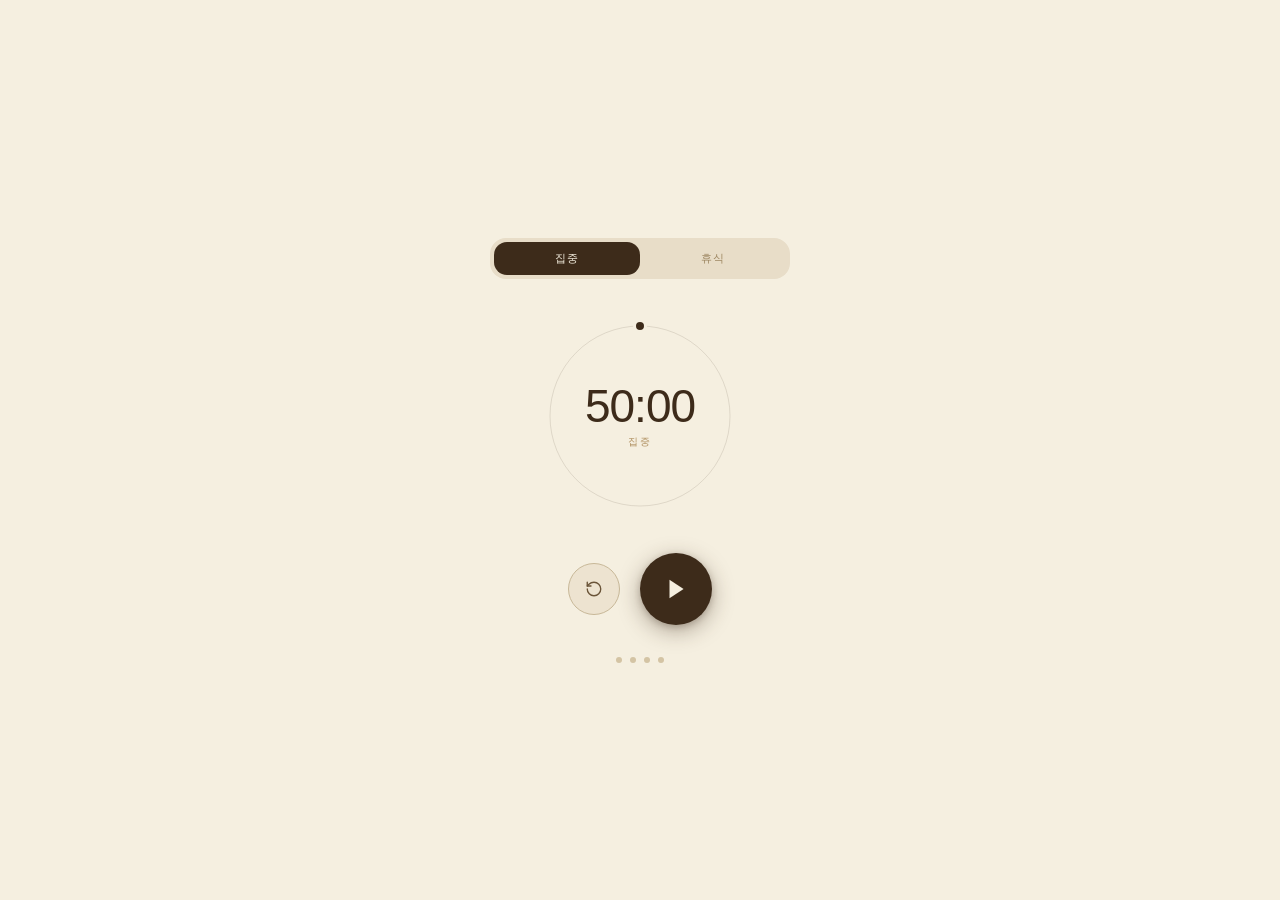
==== index.html @ 9dc3ca45 "Add files via upload" ====
<!DOCTYPE html>
<html lang="ko">

<head>
    <meta charset="UTF-8" />
    <meta name="viewport" content="width=device-width, initial-scale=1.0" />
    <title>뽀모도로</title>
    <link rel="stylesheet" href="style.css" />
</head>

<body>

    <div id="card">
        <div class="tabs">
            <div class="tab active" id="tab-f">집중</div>
            <div class="tab" id="tab-b">휴식</div>
        </div>

        <div id="ring-wrap">
            <div id="drag-h"></div>
            <svg width="210" height="210" viewBox="0 0 210 210" style="display:block;overflow:visible">
                <circle cx="105" cy="105" r="90" fill="none" stroke="#3D2B1A" stroke-width="1" opacity="0.12" />
                <circle id="drag-preview" cx="105" cy="105" r="90" fill="none" stroke="#3D2B1A" stroke-width="1.5"
                    stroke-linecap="round" stroke-dasharray="4 6" transform="rotate(-90 105 105)" opacity="0"
                    style="transition: opacity 0.15s;" />
                <circle id="drag-fill" cx="105" cy="105" r="90" fill="none" stroke="#3D2B1A" stroke-width="2"
                    stroke-linecap="round" stroke-dasharray="565.49" stroke-dashoffset="565.49"
                    transform="rotate(-90 105 105)" opacity="0" />
                <circle id="prog" cx="105" cy="105" r="90" fill="none" stroke="#B83020" stroke-width="2"
                    stroke-linecap="round" stroke-dasharray="565.49" stroke-dashoffset="565.49"
                    transform="rotate(-90 105 105)" opacity="0" />
            </svg>
            <div id="time-center">
                <div id="time-text">50:00</div>
                <input id="time-inp" type="text" maxlength="5" placeholder="MM:SS" />
                <div id="mode-lbl">집중</div>
            </div>
        </div>

        <div id="controls">
            <button id="reset-btn" title="초기화">
                <svg viewBox="0 0 24 24" fill="none" stroke="currentColor" stroke-width="1.8" stroke-linecap="round"
                    stroke-linejoin="round">
                    <path d="M3 12a9 9 0 1 0 9-9 9.75 9.75 0 0 0-6.74 2.74L3 8" />
                    <path d="M3 3v5h5" />
                </svg>
            </button>
            <button id="play-btn">
                <svg id="play-icon" viewBox="0 0 24 24" fill="#F5EFE0">
                    <path d="M6 3.5l13 8.5-13 8.5V3.5z" />
                </svg>
            </button>
        </div>

        <div class="dots">
            <div class="dot" id="d0"></div>
            <div class="dot" id="d1"></div>
            <div class="dot" id="d2"></div>
            <div class="dot" id="d3"></div>
        </div>
    </div>

    <div id="banner"></div>

    <script src="script.js"></script>
</body>

</html>
---- style.css ----
* {
    box-sizing: border-box;
    margin: 0;
    padding: 0;
}

body {
    font-family: -apple-system, 'SF Pro Display', BlinkMacSystemFont, sans-serif;
    background: #F5EFE0;
    min-height: 100vh;
    display: flex;
    align-items: center;
    justify-content: center;
}

#card {
    display: flex;
    flex-direction: column;
    align-items: center;
    gap: 2rem;
    width: 300px;
}

.tabs {
    display: flex;
    background: #E8DDC8;
    border-radius: 16px;
    padding: 4px;
    width: 100%;
}

.tab {
    flex: 1;
    padding: 9px 0;
    text-align: center;
    font-size: 11px;
    letter-spacing: 0.09em;
    text-transform: uppercase;
    color: #9C8560;
    border-radius: 13px;
    cursor: pointer;
    transition: all 0.22s;
    user-select: none;
}

.tab.active {
    background: #3D2B1A;
    color: #F5EFE0;
}

#ring-wrap {
    position: relative;
    width: 210px;
    height: 210px;
    cursor: grab;
    user-select: none;
}

#ring-wrap:active {
    cursor: grabbing;
}

#time-center {
    position: absolute;
    top: 50%;
    left: 50%;
    transform: translate(-50%, -50%);
    display: flex;
    flex-direction: column;
    align-items: center;
    gap: 6px;
    pointer-events: none;
}

#time-text {
    font-size: 46px;
    font-weight: 200;
    color: #3D2B1A;
    line-height: 1;
    white-space: nowrap;
    letter-spacing: -1px;
    pointer-events: all;
    cursor: pointer;
}

#time-inp {
    font-size: 46px;
    font-weight: 200;
    color: #3D2B1A;
    background: transparent;
    border: none;
    outline: none;
    border-bottom: 1.5px solid #B09060;
    width: 140px;
    text-align: center;
    display: none;
    font-family: inherit;
    letter-spacing: -1px;
    line-height: 1;
}

#mode-lbl {
    font-size: 10px;
    letter-spacing: 0.16em;
    text-transform: uppercase;
    color: #B09060;
    pointer-events: none;
}

#drag-h {
    position: absolute;
    width: 14px;
    height: 14px;
    border-radius: 50%;
    background: #3D2B1A;
    border: 3px solid #F5EFE0;
    transform: translate(-50%, -50%);
    pointer-events: none;
    z-index: 10;
    transition: background 0.35s, width 0.15s, height 0.15s, box-shadow 0.15s;
}

#drag-h.dragging {
    width: 20px;
    height: 20px;
    box-shadow: 0 0 0 6px rgba(61, 43, 26, 0.12);
}

#controls {
    display: flex;
    gap: 20px;
    align-items: center;
}

#reset-btn {
    width: 52px;
    height: 52px;
    border-radius: 50%;
    border: 1.5px solid #C8B898;
    background: #EDE3D0;
    color: #6A5438;
    cursor: pointer;
    display: flex;
    align-items: center;
    justify-content: center;
    transition: background 0.15s, border-color 0.15s;
}

#reset-btn:hover {
    background: #E0D4BC;
    border-color: #A8906A;
}

#reset-btn svg {
    width: 18px;
    height: 18px;
}

#play-btn {
    width: 72px;
    height: 72px;
    border-radius: 50%;
    background: #3D2B1A;
    border: none;
    display: flex;
    align-items: center;
    justify-content: center;
    cursor: pointer;
    transition: background 0.2s, transform 0.1s;
    box-shadow: 0 6px 22px rgba(61, 43, 26, 0.38), 0 2px 6px rgba(61, 43, 26, 0.22);
}

#play-btn:hover {
    background: #2A1A0A;
}

#play-btn:active {
    transform: scale(0.93);
}

#play-btn svg {
    width: 26px;
    height: 26px;
    fill: #F5EFE0;
    flex-shrink: 0;
}

.dots {
    display: flex;
    gap: 8px;
}

.dot {
    width: 6px;
    height: 6px;
    border-radius: 50%;
    background: #D4C4A4;
    transition: background 0.3s;
}

.dot.done {
    background: #7A5830;
}

#banner {
    position: fixed;
    top: 24px;
    left: 50%;
    transform: translateX(-50%);
    background: #3D2B1A;
    color: #F5EFE0;
    font-size: 13px;
    letter-spacing: 0.06em;
    padding: 12px 26px;
    border-radius: 28px;
    white-space: nowrap;
    z-index: 100;
    opacity: 0;
    transition: opacity 0.3s;
    pointer-events: none;
}

#banner.show {
    opacity: 1;
}
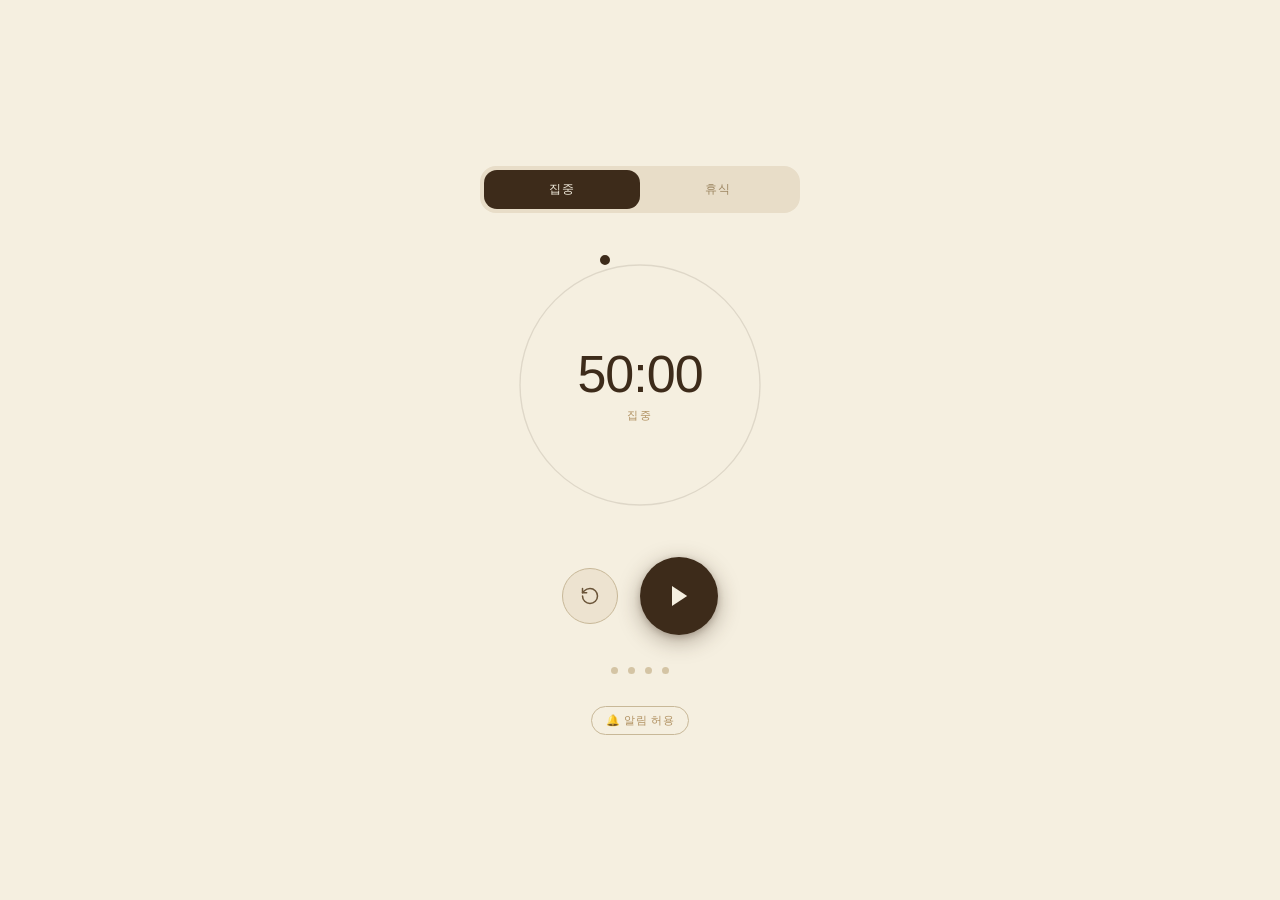
==== commit c2351d22: "Enhance HTML with mobile support and styling Added meta tags for mobile web app support and improved" ====
--- a/index.html
+++ b/index.html
@@ -1,68 +1,589 @@
 <!DOCTYPE html>
 <html lang="ko">
-
 <head>
-    <meta charset="UTF-8" />
-    <meta name="viewport" content="width=device-width, initial-scale=1.0" />
-    <title>뽀모도로</title>
-    <link rel="stylesheet" href="style.css" />
+  <meta charset="UTF-8"/>
+  <meta name="viewport" content="width=device-width, initial-scale=1.0"/>
+  <meta name="apple-mobile-web-app-capable" content="yes"/>
+  <meta name="apple-mobile-web-app-status-bar-style" content="default"/>
+  <meta name="apple-mobile-web-app-title" content="뽀모도로"/>
+  <title>뽀모도로</title>
+  <style>
+    * { box-sizing: border-box; margin: 0; padding: 0; }
+
+    html, body {
+      height: 100%;
+      font-family: -apple-system, 'SF Pro Display', BlinkMacSystemFont, sans-serif;
+      background: #F5EFE0;
+    }
+
+    body {
+      min-height: 100vh;
+      display: flex;
+      align-items: center;
+      justify-content: center;
+      padding: 2rem 1rem;
+    }
+
+    /* 반응형 카드 */
+    #card {
+      display: flex;
+      flex-direction: column;
+      align-items: center;
+      gap: clamp(1.2rem, 3vw, 2rem);
+      width: min(300px, 90vw);
+    }
+
+    .tabs {
+      display: flex;
+      background: #E8DDC8;
+      border-radius: 16px;
+      padding: 4px;
+      width: 100%;
+    }
+    .tab {
+      flex: 1;
+      padding: clamp(8px, 2vw, 11px) 0;
+      text-align: center;
+      font-size: clamp(10px, 2.5vw, 12px);
+      letter-spacing: 0.09em;
+      text-transform: uppercase;
+      color: #9C8560;
+      border-radius: 13px;
+      cursor: pointer;
+      transition: all 0.22s;
+      user-select: none;
+    }
+    .tab.active { background: #3D2B1A; color: #F5EFE0; }
+
+    /* 링 — 화면 크기에 맞게 */
+    #ring-wrap {
+      position: relative;
+      width: min(260px, 70vw);
+      height: min(260px, 70vw);
+      cursor: grab;
+      user-select: none;
+    }
+    #ring-wrap:active { cursor: grabbing; }
+
+    #ring-svg {
+      width: 100%;
+      height: 100%;
+      display: block;
+      overflow: visible;
+    }
+
+    #time-center {
+      position: absolute;
+      top: 50%; left: 50%;
+      transform: translate(-50%, -50%);
+      display: flex;
+      flex-direction: column;
+      align-items: center;
+      gap: clamp(4px, 1vw, 8px);
+      pointer-events: none;
+      width: 100%;
+    }
+    #time-text {
+      font-size: clamp(36px, 12vw, 52px);
+      font-weight: 200;
+      color: #3D2B1A;
+      line-height: 1;
+      white-space: nowrap;
+      letter-spacing: -1px;
+      pointer-events: all;
+      cursor: pointer;
+    }
+    #time-inp {
+      font-size: clamp(36px, 12vw, 52px);
+      font-weight: 200;
+      color: #3D2B1A;
+      background: transparent;
+      border: none;
+      outline: none;
+      border-bottom: 1.5px solid #B09060;
+      width: 70%;
+      text-align: center;
+      display: none;
+      font-family: inherit;
+      letter-spacing: -1px;
+      line-height: 1;
+    }
+    #mode-lbl {
+      font-size: clamp(9px, 2vw, 11px);
+      letter-spacing: 0.16em;
+      text-transform: uppercase;
+      color: #B09060;
+      pointer-events: none;
+    }
+
+    #drag-h {
+      position: absolute;
+      width: clamp(12px, 3vw, 16px);
+      height: clamp(12px, 3vw, 16px);
+      border-radius: 50%;
+      background: #3D2B1A;
+      border: 3px solid #F5EFE0;
+      transform: translate(-50%, -50%);
+      pointer-events: none;
+      z-index: 10;
+      transition: background 0.5s, width 0.15s, height 0.15s, box-shadow 0.15s;
+    }
+    #drag-h.dragging {
+      width: clamp(16px, 4vw, 22px);
+      height: clamp(16px, 4vw, 22px);
+      box-shadow: 0 0 0 6px rgba(61,43,26,0.12);
+    }
+
+    #controls {
+      display: flex;
+      gap: clamp(14px, 4vw, 22px);
+      align-items: center;
+    }
+
+    #reset-btn {
+      width: clamp(46px, 12vw, 56px);
+      height: clamp(46px, 12vw, 56px);
+      border-radius: 50%;
+      border: 1.5px solid #C8B898;
+      background: #EDE3D0;
+      color: #6A5438;
+      cursor: pointer;
+      display: flex;
+      align-items: center;
+      justify-content: center;
+      transition: background 0.15s, border-color 0.15s;
+    }
+    #reset-btn:hover { background: #E0D4BC; border-color: #A8906A; }
+    #reset-btn svg { width: clamp(16px, 4vw, 20px); height: clamp(16px, 4vw, 20px); }
+
+    #play-btn {
+      width: clamp(64px, 17vw, 78px);
+      height: clamp(64px, 17vw, 78px);
+      border-radius: 50%;
+      background: #3D2B1A;
+      border: none;
+      display: flex;
+      align-items: center;
+      justify-content: center;
+      cursor: pointer;
+      transition: background 0.2s, transform 0.1s;
+      box-shadow: 0 6px 22px rgba(61,43,26,0.38), 0 2px 6px rgba(61,43,26,0.22);
+    }
+    #play-btn:hover { background: #2A1A0A; }
+    #play-btn:active { transform: scale(0.93); }
+    #play-btn svg {
+      width: clamp(22px, 6vw, 28px);
+      height: clamp(22px, 6vw, 28px);
+      fill: #F5EFE0;
+      flex-shrink: 0;
+    }
+
+    .dots { display: flex; gap: clamp(6px, 2vw, 10px); }
+    .dot {
+      width: clamp(5px, 1.5vw, 7px);
+      height: clamp(5px, 1.5vw, 7px);
+      border-radius: 50%;
+      background: #D4C4A4;
+      transition: background 0.3s;
+    }
+    .dot.done { background: #7A5830; }
+
+    /* 알림 권한 버튼 */
+    #notif-btn {
+      font-size: 11px;
+      letter-spacing: 0.06em;
+      color: #B09060;
+      background: transparent;
+      border: 0.5px solid #C8B898;
+      border-radius: 20px;
+      padding: 6px 14px;
+      cursor: pointer;
+      transition: background 0.15s, opacity 0.3s;
+      font-family: inherit;
+    }
+    #notif-btn:hover { background: #EDE3D0; }
+    #notif-btn.granted { opacity: 0; pointer-events: none; height: 0; padding: 0; border: none; overflow: hidden; }
+
+    #banner {
+      position: fixed;
+      top: 24px;
+      left: 50%;
+      transform: translateX(-50%);
+      background: #3D2B1A;
+      color: #F5EFE0;
+      font-size: 13px;
+      letter-spacing: 0.06em;
+      padding: 12px 26px;
+      border-radius: 28px;
+      white-space: nowrap;
+      z-index: 100;
+      opacity: 0;
+      transition: opacity 0.3s;
+      pointer-events: none;
+      font-family: inherit;
+    }
+    #banner.show { opacity: 1; }
+
+    /* 아이패드 세로 최적화 */
+    @media (min-width: 600px) and (max-width: 1024px) {
+      #ring-wrap {
+        width: min(320px, 55vw);
+        height: min(320px, 55vw);
+      }
+    }
+
+    /* 아이패드 가로 */
+    @media (min-width: 1024px) {
+      #ring-wrap {
+        width: 280px;
+        height: 280px;
+      }
+      #card { width: 320px; }
+    }
+  </style>
 </head>
-
 <body>
 
-    <div id="card">
-        <div class="tabs">
-            <div class="tab active" id="tab-f">집중</div>
-            <div class="tab" id="tab-b">휴식</div>
-        </div>
-
-        <div id="ring-wrap">
-            <div id="drag-h"></div>
-            <svg width="210" height="210" viewBox="0 0 210 210" style="display:block;overflow:visible">
-                <circle cx="105" cy="105" r="90" fill="none" stroke="#3D2B1A" stroke-width="1" opacity="0.12" />
-                <circle id="drag-preview" cx="105" cy="105" r="90" fill="none" stroke="#3D2B1A" stroke-width="1.5"
-                    stroke-linecap="round" stroke-dasharray="4 6" transform="rotate(-90 105 105)" opacity="0"
-                    style="transition: opacity 0.15s;" />
-                <circle id="drag-fill" cx="105" cy="105" r="90" fill="none" stroke="#3D2B1A" stroke-width="2"
-                    stroke-linecap="round" stroke-dasharray="565.49" stroke-dashoffset="565.49"
-                    transform="rotate(-90 105 105)" opacity="0" />
-                <circle id="prog" cx="105" cy="105" r="90" fill="none" stroke="#B83020" stroke-width="2"
-                    stroke-linecap="round" stroke-dasharray="565.49" stroke-dashoffset="565.49"
-                    transform="rotate(-90 105 105)" opacity="0" />
-            </svg>
-            <div id="time-center">
-                <div id="time-text">50:00</div>
-                <input id="time-inp" type="text" maxlength="5" placeholder="MM:SS" />
-                <div id="mode-lbl">집중</div>
-            </div>
-        </div>
-
-        <div id="controls">
-            <button id="reset-btn" title="초기화">
-                <svg viewBox="0 0 24 24" fill="none" stroke="currentColor" stroke-width="1.8" stroke-linecap="round"
-                    stroke-linejoin="round">
-                    <path d="M3 12a9 9 0 1 0 9-9 9.75 9.75 0 0 0-6.74 2.74L3 8" />
-                    <path d="M3 3v5h5" />
-                </svg>
-            </button>
-            <button id="play-btn">
-                <svg id="play-icon" viewBox="0 0 24 24" fill="#F5EFE0">
-                    <path d="M6 3.5l13 8.5-13 8.5V3.5z" />
-                </svg>
-            </button>
-        </div>
-
-        <div class="dots">
-            <div class="dot" id="d0"></div>
-            <div class="dot" id="d1"></div>
-            <div class="dot" id="d2"></div>
-            <div class="dot" id="d3"></div>
-        </div>
+<div id="card">
+  <div class="tabs">
+    <div class="tab active" id="tab-f">집중</div>
+    <div class="tab" id="tab-b">휴식</div>
+  </div>
+
+  <div id="ring-wrap">
+    <div id="drag-h"></div>
+    <svg id="ring-svg" viewBox="0 0 210 210" style="overflow:visible">
+      <circle cx="105" cy="105" r="90"
+        fill="none" stroke="#3D2B1A" stroke-width="1" opacity="0.12"/>
+      <circle id="drag-preview" cx="105" cy="105" r="90"
+        fill="none" stroke="#3D2B1A" stroke-width="1.5"
+        stroke-linecap="round"
+        stroke-dasharray="4 6"
+        transform="rotate(-90 105 105)"
+        opacity="0"
+        style="transition: opacity 0.15s;"/>
+      <circle id="drag-fill" cx="105" cy="105" r="90"
+        fill="none" stroke="#3D2B1A" stroke-width="2"
+        stroke-linecap="round"
+        stroke-dasharray="565.49" stroke-dashoffset="565.49"
+        transform="rotate(-90 105 105)"
+        opacity="0"/>
+      <circle id="prog" cx="105" cy="105" r="90"
+        fill="none" stroke="#B83020" stroke-width="2"
+        stroke-linecap="round"
+        stroke-dasharray="565.49" stroke-dashoffset="565.49"
+        transform="rotate(-90 105 105)"
+        opacity="0"
+        style="transition: stroke 0.5s ease;"/>
+    </svg>
+    <div id="time-center">
+      <div id="time-text">50:00</div>
+      <input id="time-inp" type="text" maxlength="5" placeholder="MM:SS"/>
+      <div id="mode-lbl">집중</div>
     </div>
-
-    <div id="banner"></div>
-
-    <script src="script.js"></script>
+  </div>
+
+  <div id="controls">
+    <button id="reset-btn" title="초기화">
+      <svg viewBox="0 0 24 24" fill="none" stroke="currentColor" stroke-width="1.8" stroke-linecap="round" stroke-linejoin="round">
+        <path d="M3 12a9 9 0 1 0 9-9 9.75 9.75 0 0 0-6.74 2.74L3 8"/>
+        <path d="M3 3v5h5"/>
+      </svg>
+    </button>
+    <button id="play-btn">
+      <svg id="play-icon" viewBox="0 0 24 24" fill="#F5EFE0">
+        <path d="M6 3.5l13 8.5-13 8.5V3.5z"/>
+      </svg>
+    </button>
+  </div>
+
+  <div class="dots">
+    <div class="dot" id="d0"></div>
+    <div class="dot" id="d1"></div>
+    <div class="dot" id="d2"></div>
+    <div class="dot" id="d3"></div>
+  </div>
+
+  <button id="notif-btn">🔔 알림 허용</button>
+</div>
+
+<div id="banner"></div>
+
+<script>
+  const FOCUS_DEF = 50 * 60;
+  const BREAK_DEF = 10 * 60;
+  const MAX_F = 60 * 60;
+  const MAX_B = 15 * 60;
+  const R = 90;
+  const CIRC = 2 * Math.PI * R;
+  const CF = '#B83020';
+  const CB = '#2E7D52';
+  const CI = '#3D2B1A';
+
+  let mode = 'focus', fSec = FOCUS_DEF, bSec = BREAK_DEF;
+  let total = FOCUS_DEF, remain = FOCUS_DEF;
+  let running = false, started = false, session = 0, ticker = null;
+
+  const prog      = document.getElementById('prog');
+  const dragFill  = document.getElementById('drag-fill');
+  const dragPrev  = document.getElementById('drag-preview');
+  const timeTxt   = document.getElementById('time-text');
+  const timeInp   = document.getElementById('time-inp');
+  const modeLbl   = document.getElementById('mode-lbl');
+  const playBtn   = document.getElementById('play-btn');
+  const playIcon  = document.getElementById('play-icon');
+  const resetBtn  = document.getElementById('reset-btn');
+  const tabF      = document.getElementById('tab-f');
+  const tabB      = document.getElementById('tab-b');
+  const ringWrap  = document.getElementById('ring-wrap');
+  const dragH     = document.getElementById('drag-h');
+  const banner    = document.getElementById('banner');
+  const notifBtn  = document.getElementById('notif-btn');
+
+  /* ── 브라우저 알림 ── */
+  function initNotif() {
+    if (!('Notification' in window)) {
+      notifBtn.style.display = 'none';
+      return;
+    }
+    if (Notification.permission === 'granted') {
+      notifBtn.classList.add('granted');
+    }
+  }
+
+  notifBtn.addEventListener('click', async () => {
+    const perm = await Notification.requestPermission();
+    if (perm === 'granted') {
+      notifBtn.classList.add('granted');
+      new Notification('뽀모도로 🍅', { body: '알림이 허용됐습니다!' });
+    }
+  });
+
+  function sendNotif(title, body) {
+    if (Notification.permission === 'granted') {
+      new Notification(title, { body, icon: '' });
+    }
+  }
+
+  /* ── 유틸 ── */
+  function fmt(s) {
+    return String(Math.floor(s / 60)).padStart(2, '0') + ':' + String(s % 60).padStart(2, '0');
+  }
+
+  function draw() {
+    const pct = total > 0 ? remain / total : 0;
+    const deg = 360 * pct - 90;
+    const rad = deg * Math.PI / 180;
+    dragH.style.left = (105 + R * Math.cos(rad)) + 'px';
+    dragH.style.top  = (105 + R * Math.sin(rad)) + 'px';
+
+    if (started) {
+      prog.setAttribute('opacity', '1');
+      prog.setAttribute('stroke', mode === 'focus' ? CF : CB);
+      prog.setAttribute('stroke-dashoffset', (CIRC * (1 - pct)).toFixed(2));
+      dragH.style.background = mode === 'focus' ? CF : CB;
+    } else {
+      prog.setAttribute('opacity', '0');
+      dragH.style.background = CI;
+    }
+
+    timeTxt.textContent = fmt(remain);
+    document.title = fmt(remain) + (mode === 'focus' ? ' · 집중' : ' · 휴식');
+  }
+
+  function setIcon(playing) {
+    playIcon.innerHTML = playing
+      ? '<rect x="5" y="4" width="4.5" height="16" rx="1.5"/><rect x="14.5" y="4" width="4.5" height="16" rx="1.5"/>'
+      : '<path d="M6 3.5l13 8.5-13 8.5V3.5z"/>';
+  }
+
+  function updateDots() {
+    for (let i = 0; i < 4; i++) {
+      document.getElementById('d' + i).className = 'dot' + (i < session ? ' done' : '');
+    }
+  }
+
+  function applyMode(m) {
+    mode = m;
+    total = m === 'focus' ? fSec : bSec;
+    remain = total;
+    tabF.className = 'tab' + (m === 'focus' ? ' active' : '');
+    tabB.className = 'tab' + (m === 'break' ? ' active' : '');
+    modeLbl.textContent = m === 'focus' ? '집중' : '휴식';
+  }
+
+  /* ── 타이머 ── */
+  function tick() {
+    if (remain <= 0) {
+      clearInterval(ticker);
+      running = false;
+      chime();
+
+      if (mode === 'focus') {
+        session = Math.min(session + 1, 4);
+        updateDots();
+        sendNotif('집중 완료 🍅', '잘 하셨어요! 10분 휴식을 시작합니다.');
+        showBanner('집중 완료! 휴식을 시작합니다');
+        started = true;
+        applyMode('break');
+        draw();
+        ticker = setInterval(tick, 1000);
+        running = true;
+        setIcon(true);
+      } else {
+        sendNotif('휴식 종료 ☕', '다시 집중할 준비가 됐나요?');
+        showBanner('휴식 종료 — 새 뽀모도로를 시작하세요');
+        started = false;
+        applyMode('focus');
+        draw();
+        setIcon(false);
+      }
+      return;
+    }
+    remain--;
+    draw();
+  }
+
+  function start() {
+    if (running || remain <= 0) return;
+    started = true;
+    running = true;
+    ticker = setInterval(tick, 1000);
+    draw();
+    setIcon(true);
+  }
+
+  function pause() {
+    clearInterval(ticker);
+    running = false;
+    setIcon(false);
+  }
+
+  function reset() {
+    pause();
+    started = false;
+    applyMode(mode);
+    draw();
+    setIcon(false);
+  }
+
+  /* ── 배너 ── */
+  let bannerTimer = null;
+  function showBanner(msg) {
+    banner.textContent = msg;
+    banner.classList.add('show');
+    clearTimeout(bannerTimer);
+    bannerTimer = setTimeout(() => banner.classList.remove('show'), 3000);
+  }
+
+  /* ── 알림음 ── */
+  function chime() {
+    try {
+      const ctx = new AudioContext();
+      [[523, 0], [659, 0.2], [784, 0.4]].forEach(([f, t]) => {
+        const o = ctx.createOscillator(), g = ctx.createGain();
+        o.connect(g); g.connect(ctx.destination);
+        o.frequency.value = f;
+        g.gain.setValueAtTime(0.15, ctx.currentTime + t);
+        g.gain.exponentialRampToValueAtTime(0.001, ctx.currentTime + t + 0.7);
+        o.start(ctx.currentTime + t);
+        o.stop(ctx.currentTime + t + 0.8);
+      });
+    } catch(e) {}
+  }
+
+  /* ── 이벤트 ── */
+  playBtn.addEventListener('click', () => { if (running) pause(); else start(); });
+  resetBtn.addEventListener('click', reset);
+
+  tabF.addEventListener('click', () => {
+    if (running && !confirm('타이머 실행 중입니다. 중단할까요?')) return;
+    pause(); started = false; applyMode('focus'); draw(); setIcon(false);
+  });
+  tabB.addEventListener('click', () => {
+    if (running && !confirm('타이머 실행 중입니다. 중단할까요?')) return;
+    pause(); started = false; applyMode('break'); draw(); setIcon(false);
+  });
+
+  timeTxt.addEventListener('dblclick', () => {
+    if (running) return;
+    timeTxt.style.display = 'none';
+    timeInp.style.display = 'block';
+    timeInp.value = fmt(remain);
+    timeInp.focus();
+    timeInp.select();
+  });
+
+  function commitInp() {
+    const val = timeInp.value.trim();
+    let s = 0;
+    if (val.includes(':')) {
+      const [m, sc] = val.split(':').map(Number);
+      s = (m || 0) * 60 + (sc || 0);
+    } else {
+      s = (parseInt(val) || 0) * 60;
+    }
+    const mx = mode === 'focus' ? MAX_F : MAX_B;
+    s = Math.max(60, Math.min(mx, s));
+    if (mode === 'focus') fSec = s; else bSec = s;
+    total = s; remain = s; started = false;
+    timeInp.style.display = 'none';
+    timeTxt.style.display = '';
+    draw();
+  }
+  timeInp.addEventListener('blur', commitInp);
+  timeInp.addEventListener('keydown', e => { if (e.key === 'Enter') commitInp(); });
+
+  /* ── 드래그 ── */
+  let dragging = false;
+
+  function secFrom(cx, cy) {
+    const rect = ringWrap.getBoundingClientRect();
+    const cx2 = rect.left + rect.width / 2;
+    const cy2 = rect.top + rect.height / 2;
+    let deg = Math.atan2(cy - cy2, cx - cx2) * 180 / Math.PI + 90;
+    if (deg < 0) deg += 360;
+    const mx = mode === 'focus' ? MAX_F : MAX_B;
+    return Math.max(60, Math.min(mx, Math.round((deg / 360) * mx)));
+  }
+
+  function startDrag() {
+    if (running) return;
+    dragging = true;
+    dragH.classList.add('dragging');
+    dragPrev.setAttribute('opacity', '0.18');
+  }
+
+  function doDrag(cx, cy) {
+    if (!dragging) return;
+    const s = secFrom(cx, cy);
+    if (mode === 'focus') fSec = s; else bSec = s;
+    total = s; remain = s; started = false;
+    const pct = s / (mode === 'focus' ? MAX_F : MAX_B);
+    dragFill.setAttribute('opacity', '0.55');
+    dragFill.setAttribute('stroke-dashoffset', (CIRC * (1 - pct)).toFixed(2));
+    draw();
+  }
+
+  function endDrag() {
+    if (!dragging) return;
+    dragging = false;
+    dragH.classList.remove('dragging');
+    dragPrev.setAttribute('opacity', '0');
+    dragFill.setAttribute('opacity', '0');
+  }
+
+  ringWrap.addEventListener('mousedown', e => { if (e.detail === 2) return; startDrag(); e.preventDefault(); });
+  document.addEventListener('mousemove', e => { if (dragging) doDrag(e.clientX, e.clientY); });
+  document.addEventListener('mouseup', endDrag);
+  ringWrap.addEventListener('touchstart', () => { startDrag(); }, { passive: true });
+  document.addEventListener('touchmove', e => { if (dragging) doDrag(e.touches[0].clientX, e.touches[0].clientY); }, { passive: true });
+  document.addEventListener('touchend', endDrag);
+
+  /* ── 초기화 ── */
+  initNotif();
+  draw();
+  updateDots();
+</script>
 </body>
-
-</html>+</html>
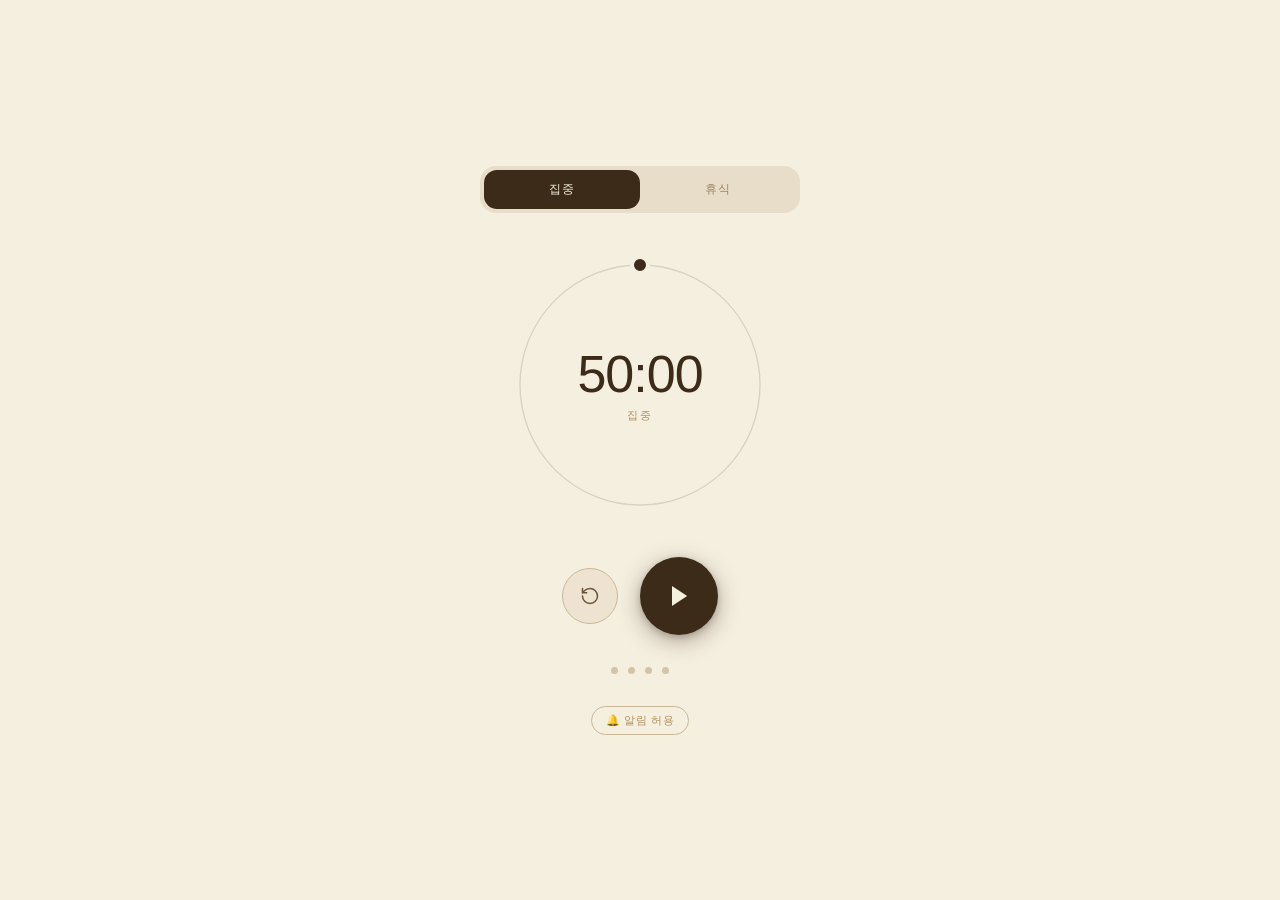
==== commit 4b455c0b: "Update index.html" ====
--- a/index.html
+++ b/index.html
@@ -24,7 +24,6 @@
       padding: 2rem 1rem;
     }
 
-    /* 반응형 카드 */
     #card {
       display: flex;
       flex-direction: column;
@@ -55,7 +54,7 @@
     }
     .tab.active { background: #3D2B1A; color: #F5EFE0; }
 
-    /* 링 — 화면 크기에 맞게 */
+    /* 링 래퍼 — SVG가 꽉 채움, 핸들은 SVG 안에 */
     #ring-wrap {
       position: relative;
       width: min(260px, 70vw);
@@ -72,6 +71,7 @@
       overflow: visible;
     }
 
+    /* 시간 표시 — 링 위에 절대 배치 */
     #time-center {
       position: absolute;
       top: 50%; left: 50%;
@@ -116,24 +116,6 @@
       pointer-events: none;
     }
 
-    #drag-h {
-      position: absolute;
-      width: clamp(12px, 3vw, 16px);
-      height: clamp(12px, 3vw, 16px);
-      border-radius: 50%;
-      background: #3D2B1A;
-      border: 3px solid #F5EFE0;
-      transform: translate(-50%, -50%);
-      pointer-events: none;
-      z-index: 10;
-      transition: background 0.5s, width 0.15s, height 0.15s, box-shadow 0.15s;
-    }
-    #drag-h.dragging {
-      width: clamp(16px, 4vw, 22px);
-      height: clamp(16px, 4vw, 22px);
-      box-shadow: 0 0 0 6px rgba(61,43,26,0.12);
-    }
-
     #controls {
       display: flex;
       gap: clamp(14px, 4vw, 22px);
@@ -188,7 +170,6 @@
     }
     .dot.done { background: #7A5830; }
 
-    /* 알림 권한 버튼 */
     #notif-btn {
       font-size: 11px;
       letter-spacing: 0.06em;
@@ -198,16 +179,18 @@
       border-radius: 20px;
       padding: 6px 14px;
       cursor: pointer;
-      transition: background 0.15s, opacity 0.3s;
+      transition: background 0.15s, opacity 0.3s, height 0.3s;
       font-family: inherit;
     }
     #notif-btn:hover { background: #EDE3D0; }
-    #notif-btn.granted { opacity: 0; pointer-events: none; height: 0; padding: 0; border: none; overflow: hidden; }
+    #notif-btn.granted {
+      opacity: 0; pointer-events: none;
+      height: 0; padding: 0; border: none; overflow: hidden;
+    }
 
     #banner {
       position: fixed;
-      top: 24px;
-      left: 50%;
+      top: 24px; left: 50%;
       transform: translateX(-50%);
       background: #3D2B1A;
       color: #F5EFE0;
@@ -224,20 +207,11 @@
     }
     #banner.show { opacity: 1; }
 
-    /* 아이패드 세로 최적화 */
     @media (min-width: 600px) and (max-width: 1024px) {
-      #ring-wrap {
-        width: min(320px, 55vw);
-        height: min(320px, 55vw);
-      }
-    }
-
-    /* 아이패드 가로 */
+      #ring-wrap { width: min(320px, 55vw); height: min(320px, 55vw); }
+    }
     @media (min-width: 1024px) {
-      #ring-wrap {
-        width: 280px;
-        height: 280px;
-      }
+      #ring-wrap { width: 280px; height: 280px; }
       #card { width: 320px; }
     }
   </style>
@@ -251,31 +225,36 @@
   </div>
 
   <div id="ring-wrap">
-    <div id="drag-h"></div>
-    <svg id="ring-svg" viewBox="0 0 210 210" style="overflow:visible">
+    <!-- 핸들을 SVG 안에 넣어서 좌표계 일치 -->
+    <svg id="ring-svg" viewBox="0 0 210 210" style="overflow:visible; width:100%; height:100%;">
+      <!-- 배경 링 -->
       <circle cx="105" cy="105" r="90"
-        fill="none" stroke="#3D2B1A" stroke-width="1" opacity="0.12"/>
+        fill="none" stroke="#3D2B1A" stroke-width="1" opacity="0.15"/>
+      <!-- 드래그 프리뷰 점선 -->
       <circle id="drag-preview" cx="105" cy="105" r="90"
         fill="none" stroke="#3D2B1A" stroke-width="1.5"
-        stroke-linecap="round"
-        stroke-dasharray="4 6"
-        transform="rotate(-90 105 105)"
-        opacity="0"
+        stroke-linecap="round" stroke-dasharray="4 7"
+        transform="rotate(-90 105 105)" opacity="0"
         style="transition: opacity 0.15s;"/>
+      <!-- 드래그 채움 링 -->
       <circle id="drag-fill" cx="105" cy="105" r="90"
         fill="none" stroke="#3D2B1A" stroke-width="2"
         stroke-linecap="round"
         stroke-dasharray="565.49" stroke-dashoffset="565.49"
-        transform="rotate(-90 105 105)"
-        opacity="0"/>
+        transform="rotate(-90 105 105)" opacity="0"/>
+      <!-- 타이머 진행 링 -->
       <circle id="prog" cx="105" cy="105" r="90"
         fill="none" stroke="#B83020" stroke-width="2"
         stroke-linecap="round"
         stroke-dasharray="565.49" stroke-dashoffset="565.49"
-        transform="rotate(-90 105 105)"
-        opacity="0"
+        transform="rotate(-90 105 105)" opacity="0"
         style="transition: stroke 0.5s ease;"/>
+      <!-- 핸들 점 — SVG 안에 있으므로 좌표계 완전히 일치 -->
+      <circle id="handle" cx="105" cy="15" r="6"
+        fill="#3D2B1A" stroke="#F5EFE0" stroke-width="3"
+        style="transition: fill 0.35s;"/>
     </svg>
+
     <div id="time-center">
       <div id="time-text">50:00</div>
       <input id="time-inp" type="text" maxlength="5" placeholder="MM:SS"/>
@@ -327,6 +306,7 @@
   const prog      = document.getElementById('prog');
   const dragFill  = document.getElementById('drag-fill');
   const dragPrev  = document.getElementById('drag-preview');
+  const handle    = document.getElementById('handle');
   const timeTxt   = document.getElementById('time-text');
   const timeInp   = document.getElementById('time-inp');
   const modeLbl   = document.getElementById('mode-lbl');
@@ -336,33 +316,23 @@
   const tabF      = document.getElementById('tab-f');
   const tabB      = document.getElementById('tab-b');
   const ringWrap  = document.getElementById('ring-wrap');
-  const dragH     = document.getElementById('drag-h');
   const banner    = document.getElementById('banner');
   const notifBtn  = document.getElementById('notif-btn');
 
   /* ── 브라우저 알림 ── */
   function initNotif() {
-    if (!('Notification' in window)) {
-      notifBtn.style.display = 'none';
-      return;
-    }
-    if (Notification.permission === 'granted') {
-      notifBtn.classList.add('granted');
-    }
-  }
-
+    if (!('Notification' in window)) { notifBtn.style.display = 'none'; return; }
+    if (Notification.permission === 'granted') notifBtn.classList.add('granted');
+  }
   notifBtn.addEventListener('click', async () => {
-    const perm = await Notification.requestPermission();
-    if (perm === 'granted') {
+    const p = await Notification.requestPermission();
+    if (p === 'granted') {
       notifBtn.classList.add('granted');
       new Notification('뽀모도로 🍅', { body: '알림이 허용됐습니다!' });
     }
   });
-
   function sendNotif(title, body) {
-    if (Notification.permission === 'granted') {
-      new Notification(title, { body, icon: '' });
-    }
+    if (Notification.permission === 'granted') new Notification(title, { body });
   }
 
   /* ── 유틸 ── */
@@ -370,21 +340,30 @@
     return String(Math.floor(s / 60)).padStart(2, '0') + ':' + String(s % 60).padStart(2, '0');
   }
 
+  /* 핸들 SVG 좌표 계산 (viewBox 기준 105,105 중심, r=90) */
+  function handleXY(pct) {
+    const deg = 360 * pct - 90;
+    const rad = deg * Math.PI / 180;
+    return { x: 105 + R * Math.cos(rad), y: 105 + R * Math.sin(rad) };
+  }
+
   function draw() {
     const pct = total > 0 ? remain / total : 0;
-    const deg = 360 * pct - 90;
-    const rad = deg * Math.PI / 180;
-    dragH.style.left = (105 + R * Math.cos(rad)) + 'px';
-    dragH.style.top  = (105 + R * Math.sin(rad)) + 'px';
+    const { x, y } = handleXY(pct);
 
     if (started) {
+      /* 타이머 중: 진행 링 표시, 핸들 숨김 */
+      handle.setAttribute('opacity', '0');
       prog.setAttribute('opacity', '1');
       prog.setAttribute('stroke', mode === 'focus' ? CF : CB);
       prog.setAttribute('stroke-dashoffset', (CIRC * (1 - pct)).toFixed(2));
-      dragH.style.background = mode === 'focus' ? CF : CB;
     } else {
+      /* 대기/드래그: 핸들 표시, 진행 링 숨김 */
+      handle.setAttribute('opacity', '1');
+      handle.setAttribute('cx', x.toFixed(2));
+      handle.setAttribute('cy', y.toFixed(2));
+      handle.setAttribute('fill', CI);
       prog.setAttribute('opacity', '0');
-      dragH.style.background = CI;
     }
 
     timeTxt.textContent = fmt(remain);
@@ -398,9 +377,8 @@
   }
 
   function updateDots() {
-    for (let i = 0; i < 4; i++) {
+    for (let i = 0; i < 4; i++)
       document.getElementById('d' + i).className = 'dot' + (i < session ? ' done' : '');
-    }
   }
 
   function applyMode(m) {
@@ -415,79 +393,54 @@
   /* ── 타이머 ── */
   function tick() {
     if (remain <= 0) {
-      clearInterval(ticker);
-      running = false;
+      clearInterval(ticker); running = false;
       chime();
-
       if (mode === 'focus') {
-        session = Math.min(session + 1, 4);
-        updateDots();
-        sendNotif('집중 완료 🍅', '잘 하셨어요! 10분 휴식을 시작합니다.');
+        session = Math.min(session + 1, 4); updateDots();
+        sendNotif('집중 완료 🍅', '잘 하셨어요! 휴식을 시작합니다.');
         showBanner('집중 완료! 휴식을 시작합니다');
-        started = true;
-        applyMode('break');
-        draw();
-        ticker = setInterval(tick, 1000);
-        running = true;
-        setIcon(true);
+        started = true; applyMode('break'); draw();
+        ticker = setInterval(tick, 1000); running = true; setIcon(true);
       } else {
         sendNotif('휴식 종료 ☕', '다시 집중할 준비가 됐나요?');
         showBanner('휴식 종료 — 새 뽀모도로를 시작하세요');
-        started = false;
-        applyMode('focus');
-        draw();
-        setIcon(false);
+        started = false; applyMode('focus'); draw(); setIcon(false);
       }
       return;
     }
-    remain--;
-    draw();
+    remain--; draw();
   }
 
   function start() {
     if (running || remain <= 0) return;
-    started = true;
-    running = true;
+    started = true; running = true;
     ticker = setInterval(tick, 1000);
-    draw();
-    setIcon(true);
-  }
-
-  function pause() {
-    clearInterval(ticker);
-    running = false;
-    setIcon(false);
-  }
+    draw(); setIcon(true);
+  }
+
+  function pause() { clearInterval(ticker); running = false; setIcon(false); }
 
   function reset() {
-    pause();
-    started = false;
-    applyMode(mode);
-    draw();
-    setIcon(false);
-  }
-
-  /* ── 배너 ── */
+    pause(); started = false; applyMode(mode); draw(); setIcon(false);
+  }
+
   let bannerTimer = null;
   function showBanner(msg) {
-    banner.textContent = msg;
-    banner.classList.add('show');
+    banner.textContent = msg; banner.classList.add('show');
     clearTimeout(bannerTimer);
     bannerTimer = setTimeout(() => banner.classList.remove('show'), 3000);
   }
 
-  /* ── 알림음 ── */
   function chime() {
     try {
       const ctx = new AudioContext();
-      [[523, 0], [659, 0.2], [784, 0.4]].forEach(([f, t]) => {
+      [[523,0],[659,0.2],[784,0.4]].forEach(([f,t]) => {
         const o = ctx.createOscillator(), g = ctx.createGain();
         o.connect(g); g.connect(ctx.destination);
         o.frequency.value = f;
         g.gain.setValueAtTime(0.15, ctx.currentTime + t);
         g.gain.exponentialRampToValueAtTime(0.001, ctx.currentTime + t + 0.7);
-        o.start(ctx.currentTime + t);
-        o.stop(ctx.currentTime + t + 0.8);
+        o.start(ctx.currentTime + t); o.stop(ctx.currentTime + t + 0.8);
       });
     } catch(e) {}
   }
@@ -495,7 +448,6 @@
   /* ── 이벤트 ── */
   playBtn.addEventListener('click', () => { if (running) pause(); else start(); });
   resetBtn.addEventListener('click', reset);
-
   tabF.addEventListener('click', () => {
     if (running && !confirm('타이머 실행 중입니다. 중단할까요?')) return;
     pause(); started = false; applyMode('focus'); draw(); setIcon(false);
@@ -507,76 +459,79 @@
 
   timeTxt.addEventListener('dblclick', () => {
     if (running) return;
-    timeTxt.style.display = 'none';
-    timeInp.style.display = 'block';
-    timeInp.value = fmt(remain);
-    timeInp.focus();
-    timeInp.select();
+    timeTxt.style.display = 'none'; timeInp.style.display = 'block';
+    timeInp.value = fmt(remain); timeInp.focus(); timeInp.select();
   });
-
   function commitInp() {
-    const val = timeInp.value.trim();
-    let s = 0;
-    if (val.includes(':')) {
-      const [m, sc] = val.split(':').map(Number);
-      s = (m || 0) * 60 + (sc || 0);
-    } else {
-      s = (parseInt(val) || 0) * 60;
-    }
+    const val = timeInp.value.trim(); let s = 0;
+    if (val.includes(':')) { const [m,sc] = val.split(':').map(Number); s = (m||0)*60+(sc||0); }
+    else s = (parseInt(val)||0)*60;
     const mx = mode === 'focus' ? MAX_F : MAX_B;
     s = Math.max(60, Math.min(mx, s));
     if (mode === 'focus') fSec = s; else bSec = s;
     total = s; remain = s; started = false;
-    timeInp.style.display = 'none';
-    timeTxt.style.display = '';
+    timeInp.style.display = 'none'; timeTxt.style.display = '';
     draw();
   }
   timeInp.addEventListener('blur', commitInp);
   timeInp.addEventListener('keydown', e => { if (e.key === 'Enter') commitInp(); });
 
-  /* ── 드래그 ── */
+  /* ── 드래그 — SVG viewBox 좌표 기준 ── */
   let dragging = false;
 
-  function secFrom(cx, cy) {
+  function pctFromPointer(clientX, clientY) {
     const rect = ringWrap.getBoundingClientRect();
-    const cx2 = rect.left + rect.width / 2;
-    const cy2 = rect.top + rect.height / 2;
-    let deg = Math.atan2(cy - cy2, cx - cx2) * 180 / Math.PI + 90;
+    /* 실제 픽셀 → viewBox(210) 비율로 변환 */
+    const scale = 210 / rect.width;
+    const lx = (clientX - rect.left) * scale;
+    const ly = (clientY - rect.top) * scale;
+    let deg = Math.atan2(ly - 105, lx - 105) * 180 / Math.PI + 90;
     if (deg < 0) deg += 360;
-    const mx = mode === 'focus' ? MAX_F : MAX_B;
-    return Math.max(60, Math.min(mx, Math.round((deg / 360) * mx)));
+    return deg / 360;
   }
 
   function startDrag() {
     if (running) return;
     dragging = true;
-    dragH.classList.add('dragging');
+    handle.setAttribute('r', '8');
     dragPrev.setAttribute('opacity', '0.18');
   }
 
-  function doDrag(cx, cy) {
+  function doDrag(clientX, clientY) {
     if (!dragging) return;
-    const s = secFrom(cx, cy);
+    const pct = pctFromPointer(clientX, clientY);
+    const mx = mode === 'focus' ? MAX_F : MAX_B;
+    let s = Math.max(60, Math.min(mx, Math.round(pct * mx)));
     if (mode === 'focus') fSec = s; else bSec = s;
     total = s; remain = s; started = false;
-    const pct = s / (mode === 'focus' ? MAX_F : MAX_B);
-    dragFill.setAttribute('opacity', '0.55');
-    dragFill.setAttribute('stroke-dashoffset', (CIRC * (1 - pct)).toFixed(2));
-    draw();
+
+    /* 핸들 위치 */
+    const { x, y } = handleXY(s / mx);
+    handle.setAttribute('cx', x.toFixed(2));
+    handle.setAttribute('cy', y.toFixed(2));
+    handle.setAttribute('opacity', '1');
+
+    /* 채움 링 */
+    dragFill.setAttribute('opacity', '0.5');
+    dragFill.setAttribute('stroke-dashoffset', (CIRC * (1 - s / mx)).toFixed(2));
+
+    timeTxt.textContent = fmt(s);
+    document.title = fmt(s) + ' · 설정 중';
   }
 
   function endDrag() {
     if (!dragging) return;
     dragging = false;
-    dragH.classList.remove('dragging');
+    handle.setAttribute('r', '6');
     dragPrev.setAttribute('opacity', '0');
     dragFill.setAttribute('opacity', '0');
+    draw();
   }
 
   ringWrap.addEventListener('mousedown', e => { if (e.detail === 2) return; startDrag(); e.preventDefault(); });
   document.addEventListener('mousemove', e => { if (dragging) doDrag(e.clientX, e.clientY); });
   document.addEventListener('mouseup', endDrag);
-  ringWrap.addEventListener('touchstart', () => { startDrag(); }, { passive: true });
+  ringWrap.addEventListener('touchstart', () => startDrag(), { passive: true });
   document.addEventListener('touchmove', e => { if (dragging) doDrag(e.touches[0].clientX, e.touches[0].clientY); }, { passive: true });
   document.addEventListener('touchend', endDrag);
 
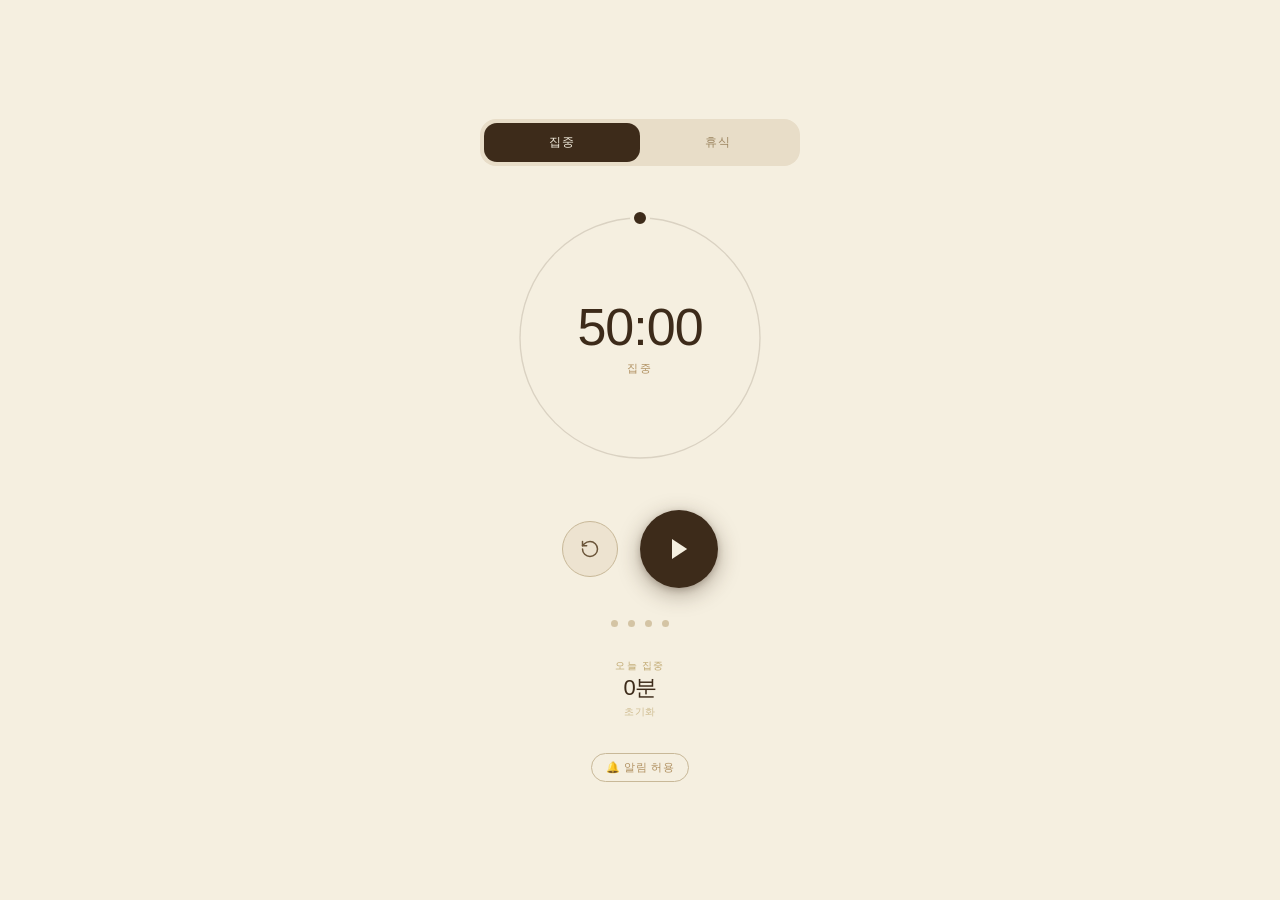
==== commit c8c72e63: "Update index.html" ====
--- a/index.html
+++ b/index.html
@@ -9,13 +9,11 @@
   <title>뽀모도로</title>
   <style>
     * { box-sizing: border-box; margin: 0; padding: 0; }
-
     html, body {
       height: 100%;
       font-family: -apple-system, 'SF Pro Display', BlinkMacSystemFont, sans-serif;
       background: #F5EFE0;
     }
-
     body {
       min-height: 100vh;
       display: flex;
@@ -23,7 +21,6 @@
       justify-content: center;
       padding: 2rem 1rem;
     }
-
     #card {
       display: flex;
       flex-direction: column;
@@ -31,7 +28,6 @@
       gap: clamp(1.2rem, 3vw, 2rem);
       width: min(300px, 90vw);
     }
-
     .tabs {
       display: flex;
       background: #E8DDC8;
@@ -54,7 +50,6 @@
     }
     .tab.active { background: #3D2B1A; color: #F5EFE0; }
 
-    /* 링 래퍼 — SVG가 꽉 채움, 핸들은 SVG 안에 */
     #ring-wrap {
       position: relative;
       width: min(260px, 70vw);
@@ -63,15 +58,8 @@
       user-select: none;
     }
     #ring-wrap:active { cursor: grabbing; }
-
-    #ring-svg {
-      width: 100%;
-      height: 100%;
-      display: block;
-      overflow: visible;
-    }
-
-    /* 시간 표시 — 링 위에 절대 배치 */
+    #ring-svg { width: 100%; height: 100%; display: block; overflow: visible; }
+
     #time-center {
       position: absolute;
       top: 50%; left: 50%;
@@ -121,7 +109,6 @@
       gap: clamp(14px, 4vw, 22px);
       align-items: center;
     }
-
     #reset-btn {
       width: clamp(46px, 12vw, 56px);
       height: clamp(46px, 12vw, 56px);
@@ -137,7 +124,6 @@
     }
     #reset-btn:hover { background: #E0D4BC; border-color: #A8906A; }
     #reset-btn svg { width: clamp(16px, 4vw, 20px); height: clamp(16px, 4vw, 20px); }
-
     #play-btn {
       width: clamp(64px, 17vw, 78px);
       height: clamp(64px, 17vw, 78px);
@@ -153,13 +139,9 @@
     }
     #play-btn:hover { background: #2A1A0A; }
     #play-btn:active { transform: scale(0.93); }
-    #play-btn svg {
-      width: clamp(22px, 6vw, 28px);
-      height: clamp(22px, 6vw, 28px);
-      fill: #F5EFE0;
-      flex-shrink: 0;
-    }
-
+    #play-btn svg { width: clamp(22px, 6vw, 28px); height: clamp(22px, 6vw, 28px); fill: #F5EFE0; flex-shrink: 0; }
+
+    /* 세션 점 */
     .dots { display: flex; gap: clamp(6px, 2vw, 10px); }
     .dot {
       width: clamp(5px, 1.5vw, 7px);
@@ -170,6 +152,41 @@
     }
     .dot.done { background: #7A5830; }
 
+    /* 오늘 총 집중 시간 */
+    #today-wrap {
+      display: flex;
+      flex-direction: column;
+      align-items: center;
+      gap: 4px;
+    }
+    #today-label {
+      font-size: 10px;
+      letter-spacing: 0.14em;
+      text-transform: uppercase;
+      color: #C0A870;
+    }
+    #today-time {
+      font-size: 22px;
+      font-weight: 200;
+      color: #3D2B1A;
+      letter-spacing: -0.5px;
+      line-height: 1;
+    }
+    #today-reset {
+      font-size: 10px;
+      color: #C0A870;
+      background: transparent;
+      border: none;
+      cursor: pointer;
+      letter-spacing: 0.08em;
+      padding: 2px 0;
+      font-family: inherit;
+      opacity: 0.7;
+      transition: opacity 0.15s;
+    }
+    #today-reset:hover { opacity: 1; }
+
+    /* 알림 버튼 */
     #notif-btn {
       font-size: 11px;
       letter-spacing: 0.06em;
@@ -179,14 +196,11 @@
       border-radius: 20px;
       padding: 6px 14px;
       cursor: pointer;
-      transition: background 0.15s, opacity 0.3s, height 0.3s;
+      transition: background 0.15s, opacity 0.3s;
       font-family: inherit;
     }
     #notif-btn:hover { background: #EDE3D0; }
-    #notif-btn.granted {
-      opacity: 0; pointer-events: none;
-      height: 0; padding: 0; border: none; overflow: hidden;
-    }
+    #notif-btn.granted { opacity: 0; pointer-events: none; height: 0; padding: 0; border: none; overflow: hidden; }
 
     #banner {
       position: fixed;
@@ -225,36 +239,28 @@
   </div>
 
   <div id="ring-wrap">
-    <!-- 핸들을 SVG 안에 넣어서 좌표계 일치 -->
     <svg id="ring-svg" viewBox="0 0 210 210" style="overflow:visible; width:100%; height:100%;">
-      <!-- 배경 링 -->
-      <circle cx="105" cy="105" r="90"
-        fill="none" stroke="#3D2B1A" stroke-width="1" opacity="0.15"/>
-      <!-- 드래그 프리뷰 점선 -->
+      <circle cx="105" cy="105" r="90" fill="none" stroke="#3D2B1A" stroke-width="1" opacity="0.15"/>
       <circle id="drag-preview" cx="105" cy="105" r="90"
         fill="none" stroke="#3D2B1A" stroke-width="1.5"
         stroke-linecap="round" stroke-dasharray="4 7"
         transform="rotate(-90 105 105)" opacity="0"
         style="transition: opacity 0.15s;"/>
-      <!-- 드래그 채움 링 -->
       <circle id="drag-fill" cx="105" cy="105" r="90"
         fill="none" stroke="#3D2B1A" stroke-width="2"
         stroke-linecap="round"
         stroke-dasharray="565.49" stroke-dashoffset="565.49"
         transform="rotate(-90 105 105)" opacity="0"/>
-      <!-- 타이머 진행 링 -->
       <circle id="prog" cx="105" cy="105" r="90"
         fill="none" stroke="#B83020" stroke-width="2"
         stroke-linecap="round"
         stroke-dasharray="565.49" stroke-dashoffset="565.49"
         transform="rotate(-90 105 105)" opacity="0"
         style="transition: stroke 0.5s ease;"/>
-      <!-- 핸들 점 — SVG 안에 있으므로 좌표계 완전히 일치 -->
       <circle id="handle" cx="105" cy="15" r="6"
         fill="#3D2B1A" stroke="#F5EFE0" stroke-width="3"
         style="transition: fill 0.35s;"/>
     </svg>
-
     <div id="time-center">
       <div id="time-text">50:00</div>
       <input id="time-inp" type="text" maxlength="5" placeholder="MM:SS"/>
@@ -283,21 +289,23 @@
     <div class="dot" id="d3"></div>
   </div>
 
+  <!-- 오늘 총 집중 시간 -->
+  <div id="today-wrap">
+    <div id="today-label">오늘 집중</div>
+    <div id="today-time">0분</div>
+    <button id="today-reset">초기화</button>
+  </div>
+
   <button id="notif-btn">🔔 알림 허용</button>
 </div>
 
 <div id="banner"></div>
 
 <script>
-  const FOCUS_DEF = 50 * 60;
-  const BREAK_DEF = 10 * 60;
-  const MAX_F = 60 * 60;
-  const MAX_B = 15 * 60;
-  const R = 90;
-  const CIRC = 2 * Math.PI * R;
-  const CF = '#B83020';
-  const CB = '#2E7D52';
-  const CI = '#3D2B1A';
+  const FOCUS_DEF = 50 * 60, BREAK_DEF = 10 * 60;
+  const MAX_F = 60 * 60, MAX_B = 15 * 60;
+  const R = 90, CIRC = 2 * Math.PI * R;
+  const CF = '#B83020', CB = '#2E7D52', CI = '#3D2B1A';
 
   let mode = 'focus', fSec = FOCUS_DEF, bSec = BREAK_DEF;
   let total = FOCUS_DEF, remain = FOCUS_DEF;
@@ -318,6 +326,45 @@
   const ringWrap  = document.getElementById('ring-wrap');
   const banner    = document.getElementById('banner');
   const notifBtn  = document.getElementById('notif-btn');
+  const todayTime = document.getElementById('today-time');
+  const todayReset = document.getElementById('today-reset');
+
+  /* ── 오늘 집중 시간 (localStorage) ── */
+  const TODAY_KEY = 'pomo_focus_date';
+  const SEC_KEY   = 'pomo_focus_sec';
+
+  function getTodaySec() {
+    const saved = localStorage.getItem(TODAY_KEY);
+    const today = new Date().toDateString();
+    if (saved !== today) {
+      localStorage.setItem(TODAY_KEY, today);
+      localStorage.setItem(SEC_KEY, '0');
+      return 0;
+    }
+    return parseInt(localStorage.getItem(SEC_KEY) || '0');
+  }
+
+  function addFocusSec(s) {
+    const today = new Date().toDateString();
+    localStorage.setItem(TODAY_KEY, today);
+    const prev = parseInt(localStorage.getItem(SEC_KEY) || '0');
+    localStorage.setItem(SEC_KEY, String(prev + s));
+    renderTodayTime();
+  }
+
+  function renderTodayTime() {
+    const s = getTodaySec();
+    const h = Math.floor(s / 3600);
+    const m = Math.floor((s % 3600) / 60);
+    if (h > 0) todayTime.textContent = `${h}시간 ${m}분`;
+    else todayTime.textContent = `${m}분`;
+  }
+
+  todayReset.addEventListener('click', () => {
+    if (!confirm('오늘 집중 기록을 초기화할까요?')) return;
+    localStorage.setItem(SEC_KEY, '0');
+    renderTodayTime();
+  });
 
   /* ── 브라우저 알림 ── */
   function initNotif() {
@@ -337,10 +384,8 @@
 
   /* ── 유틸 ── */
   function fmt(s) {
-    return String(Math.floor(s / 60)).padStart(2, '0') + ':' + String(s % 60).padStart(2, '0');
-  }
-
-  /* 핸들 SVG 좌표 계산 (viewBox 기준 105,105 중심, r=90) */
+    return String(Math.floor(s / 60)).padStart(2,'0') + ':' + String(s % 60).padStart(2,'0');
+  }
   function handleXY(pct) {
     const deg = 360 * pct - 90;
     const rad = deg * Math.PI / 180;
@@ -350,22 +395,17 @@
   function draw() {
     const pct = total > 0 ? remain / total : 0;
     const { x, y } = handleXY(pct);
-
     if (started) {
-      /* 타이머 중: 진행 링 표시, 핸들 숨김 */
       handle.setAttribute('opacity', '0');
       prog.setAttribute('opacity', '1');
       prog.setAttribute('stroke', mode === 'focus' ? CF : CB);
       prog.setAttribute('stroke-dashoffset', (CIRC * (1 - pct)).toFixed(2));
     } else {
-      /* 대기/드래그: 핸들 표시, 진행 링 숨김 */
       handle.setAttribute('opacity', '1');
       handle.setAttribute('cx', x.toFixed(2));
       handle.setAttribute('cy', y.toFixed(2));
-      handle.setAttribute('fill', CI);
       prog.setAttribute('opacity', '0');
     }
-
     timeTxt.textContent = fmt(remain);
     document.title = fmt(remain) + (mode === 'focus' ? ' · 집중' : ' · 휴식');
   }
@@ -375,12 +415,10 @@
       ? '<rect x="5" y="4" width="4.5" height="16" rx="1.5"/><rect x="14.5" y="4" width="4.5" height="16" rx="1.5"/>'
       : '<path d="M6 3.5l13 8.5-13 8.5V3.5z"/>';
   }
-
   function updateDots() {
     for (let i = 0; i < 4; i++)
       document.getElementById('d' + i).className = 'dot' + (i < session ? ' done' : '');
   }
-
   function applyMode(m) {
     mode = m;
     total = m === 'focus' ? fSec : bSec;
@@ -391,9 +429,18 @@
   }
 
   /* ── 타이머 ── */
+  let focusedThisSec = 0; // 현재 세션에서 집중한 초
+
   function tick() {
     if (remain <= 0) {
       clearInterval(ticker); running = false;
+
+      // 집중 모드였으면 누적
+      if (mode === 'focus') {
+        addFocusSec(focusedThisSec);
+        focusedThisSec = 0;
+      }
+
       chime();
       if (mode === 'focus') {
         session = Math.min(session + 1, 4); updateDots();
@@ -408,20 +455,32 @@
       }
       return;
     }
-    remain--; draw();
+    remain--;
+    if (mode === 'focus') focusedThisSec++;
+    draw();
   }
 
   function start() {
     if (running || remain <= 0) return;
     started = true; running = true;
+    focusedThisSec = 0;
     ticker = setInterval(tick, 1000);
     draw(); setIcon(true);
   }
 
-  function pause() { clearInterval(ticker); running = false; setIcon(false); }
+  function pause() {
+    clearInterval(ticker); running = false;
+    // 일시정지 시 지금까지 집중한 시간 누적
+    if (mode === 'focus' && focusedThisSec > 0) {
+      addFocusSec(focusedThisSec);
+      focusedThisSec = 0;
+    }
+    setIcon(false);
+  }
 
   function reset() {
-    pause(); started = false; applyMode(mode); draw(); setIcon(false);
+    pause(); started = false; focusedThisSec = 0;
+    applyMode(mode); draw(); setIcon(false);
   }
 
   let bannerTimer = null;
@@ -464,7 +523,7 @@
   });
   function commitInp() {
     const val = timeInp.value.trim(); let s = 0;
-    if (val.includes(':')) { const [m,sc] = val.split(':').map(Number); s = (m||0)*60+(sc||0); }
+    if (val.includes(':')) { const [m,sc] = val.split(':').map(Number); s=(m||0)*60+(sc||0); }
     else s = (parseInt(val)||0)*60;
     const mx = mode === 'focus' ? MAX_F : MAX_B;
     s = Math.max(60, Math.min(mx, s));
@@ -476,12 +535,10 @@
   timeInp.addEventListener('blur', commitInp);
   timeInp.addEventListener('keydown', e => { if (e.key === 'Enter') commitInp(); });
 
-  /* ── 드래그 — SVG viewBox 좌표 기준 ── */
+  /* ── 드래그 ── */
   let dragging = false;
-
   function pctFromPointer(clientX, clientY) {
     const rect = ringWrap.getBoundingClientRect();
-    /* 실제 픽셀 → viewBox(210) 비율로 변환 */
     const scale = 210 / rect.width;
     const lx = (clientX - rect.left) * scale;
     const ly = (clientY - rect.top) * scale;
@@ -489,14 +546,12 @@
     if (deg < 0) deg += 360;
     return deg / 360;
   }
-
   function startDrag() {
     if (running) return;
     dragging = true;
     handle.setAttribute('r', '8');
     dragPrev.setAttribute('opacity', '0.18');
   }
-
   function doDrag(clientX, clientY) {
     if (!dragging) return;
     const pct = pctFromPointer(clientX, clientY);
@@ -504,21 +559,14 @@
     let s = Math.max(60, Math.min(mx, Math.round(pct * mx)));
     if (mode === 'focus') fSec = s; else bSec = s;
     total = s; remain = s; started = false;
-
-    /* 핸들 위치 */
     const { x, y } = handleXY(s / mx);
     handle.setAttribute('cx', x.toFixed(2));
     handle.setAttribute('cy', y.toFixed(2));
     handle.setAttribute('opacity', '1');
-
-    /* 채움 링 */
     dragFill.setAttribute('opacity', '0.5');
     dragFill.setAttribute('stroke-dashoffset', (CIRC * (1 - s / mx)).toFixed(2));
-
     timeTxt.textContent = fmt(s);
-    document.title = fmt(s) + ' · 설정 중';
-  }
-
+  }
   function endDrag() {
     if (!dragging) return;
     dragging = false;
@@ -537,6 +585,7 @@
 
   /* ── 초기화 ── */
   initNotif();
+  renderTodayTime();
   draw();
   updateDots();
 </script>
